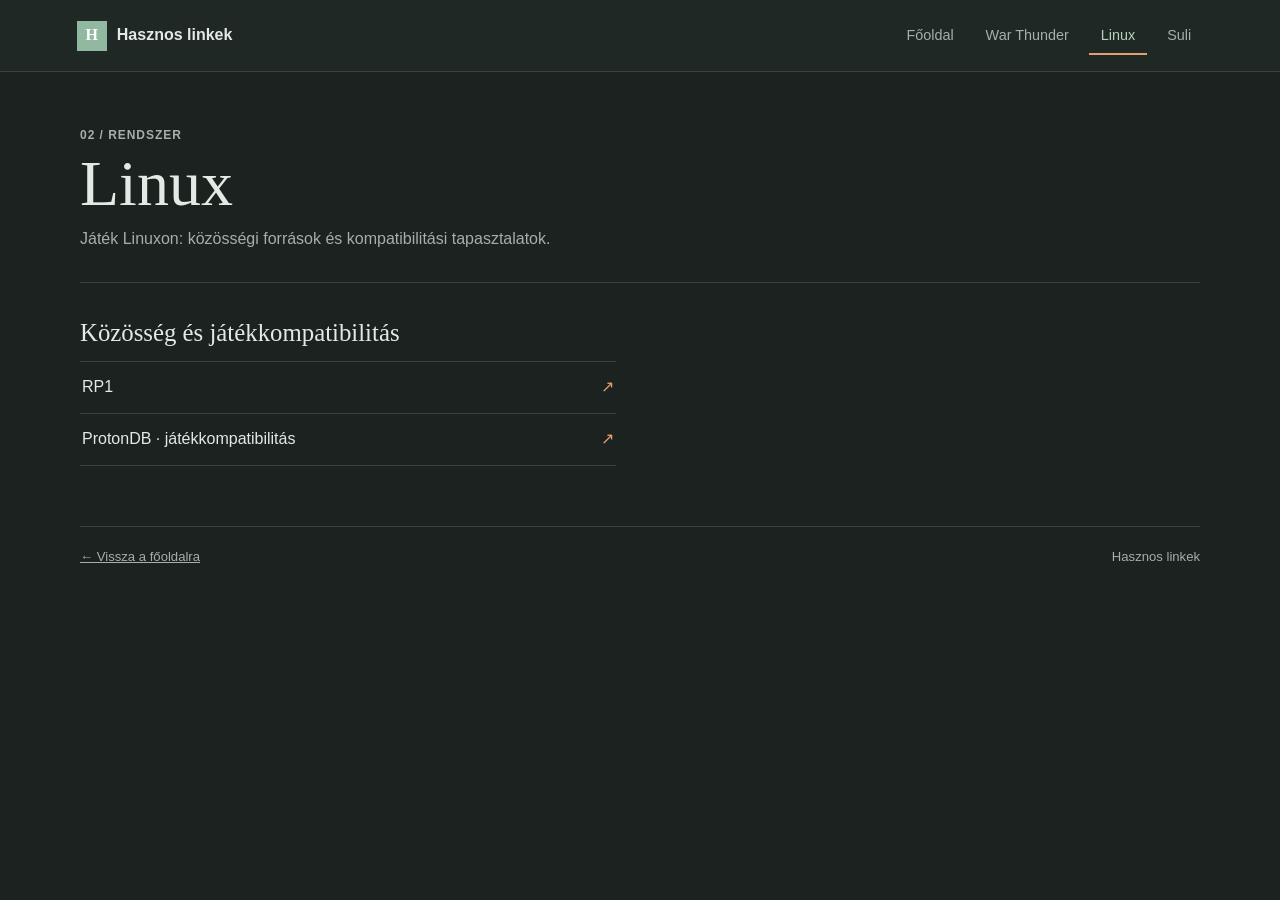
==== linux.html @ bb030e86 "5" ====
<!doctype html>
<html lang="hu">
<head>
	<meta charset="utf-8">
	<meta name="viewport" content="width=device-width, initial-scale=1">
	<title>Linux linkek | Hasznos linkek</title>
	<link rel="stylesheet" href="alap.css">
</head>
<body>
	<header class="site-header">
		<a class="brand" href="index.html"><span class="brand-mark">H</span> Hasznos linkek</a>
		<nav class="site-nav" aria-label="Fő navigáció">
			<a href="index.html">Főoldal</a><a href="warthunder.html">War Thunder</a><a class="active" aria-current="page" href="linux.html">Linux</a><a href="suli.html">Suli</a>
		</nav>
	</header>
	<main class="page-shell">
		<section class="page-heading">
			<p class="eyebrow">02 / Rendszer</p>
			<h1>Linux</h1>
			<p>Játék Linuxon: közösségi források és kompatibilitási tapasztalatok.</p>
		</section>
		<div class="section-grid">
			<section class="link-section">
				<h2>Közösség és játékkompatibilitás</h2>
				<ul class="link-list">
					<li><a href="https://rp1.hu/" target="_blank" rel="noopener noreferrer"><span>RP1</span><span>↗</span></a></li>
					<li><a href="https://www.protondb.com/explore?sort=playerCount&amp;page=3" target="_blank" rel="noopener noreferrer"><span>ProtonDB · játékkompatibilitás</span><span>↗</span></a></li>
				</ul>
			</section>
		</div>
		<footer class="site-footer"><a href="index.html">← Vissza a főoldalra</a><span>Hasznos linkek</span></footer>
	</main>
</body>
</html>
---- alap.css ----
:root {
  color-scheme: dark;
  --ink: #e3e9e3;
  --muted: #a4b0a8;
  --paper: #1b2220;
  --line: #37433d;
  --green: #91b9a2;
  --orange: #e1a071;
  --surface: #242d29;
  --surface-raised: #2a3430;
  --serif: Georgia, "Times New Roman", serif;
  --sans: "Trebuchet MS", "Segoe UI", sans-serif;
}

* { box-sizing: border-box; }

body {
  margin: 0;
  background: var(--paper);
  color: var(--ink);
  font-family: var(--sans);
  line-height: 1.55;
}

a { color: inherit; }

.site-header {
  min-height: 72px;
  padding: 0 clamp(20px, 6vw, 88px);
  display: flex;
  align-items: center;
  justify-content: space-between;
  gap: 24px;
  background: #202825;
  border-bottom: 1px solid var(--line);
}

.brand {
  display: inline-flex;
  align-items: center;
  gap: 10px;
  text-decoration: none;
  font-weight: 800;
}

.brand-mark {
  display: grid;
  width: 30px;
  aspect-ratio: 1;
  place-items: center;
  color: white;
  background: var(--green);
  font-family: var(--serif);
}

.site-nav { display: flex; flex-wrap: wrap; gap: 8px; }

.site-nav a {
  padding: 8px 12px;
  color: var(--muted);
  text-decoration: none;
  font-size: 0.9rem;
}

.site-nav a:hover, .site-nav a.active { color: #b6d2bf; }
.site-nav a.active { box-shadow: inset 0 -2px var(--orange); }
.site-nav a:focus-visible, .brand:focus-visible, .topic-card:focus-visible, .link-list a:focus-visible, .site-footer a:focus-visible { outline: 2px solid var(--orange); outline-offset: 3px; }

.page-shell { width: min(1120px, calc(100% - 40px)); margin: 0 auto; }

.intro { padding: clamp(54px, 9vw, 110px) 0 42px; max-width: 700px; }

.eyebrow, .topic-index, .section-kicker {
  color: var(--green);
  font-size: 0.75rem;
  font-weight: 800;
  letter-spacing: 0.08em;
  text-transform: uppercase;
}

h1, h2, h3, p { margin-top: 0; }
h1 { margin-bottom: 18px; font: 500 clamp(2.8rem, 6vw, 5rem)/0.98 var(--serif); }
h1 span { color: var(--green); }
.intro-copy { max-width: 510px; margin-bottom: 0; color: var(--muted); font-size: 1.08rem; }

.topic-grid { display: grid; grid-template-columns: repeat(3, minmax(0, 1fr)); gap: 18px; }

.topic-card {
  min-width: 0;
  overflow: hidden;
  background: var(--surface);
  border: 1px solid var(--line);
  text-decoration: none;
  transition: transform 180ms ease, box-shadow 180ms ease;
  animation: arrive 420ms ease both;
}

.topic-card:nth-child(2) { animation-delay: 80ms; }
.topic-card:nth-child(3) { animation-delay: 160ms; }
.topic-card:hover { transform: translateY(-3px); background: var(--surface-raised); box-shadow: 0 12px 28px #00000030; }
.topic-index { display: block; padding: 18px 20px 12px; color: var(--muted); }
.topic-card img { display: block; width: 100%; height: 190px; object-fit: cover; background: var(--surface-raised); filter: brightness(0.58) saturate(0.78); }
.topic-card-content { display: grid; gap: 8px; padding: 20px; }
.topic-card-content strong { font: 500 1.65rem/1.1 var(--serif); }
.topic-card-content > span:nth-child(2) { min-height: 48px; color: var(--muted); font-size: 0.94rem; }
.topic-cta { display: flex; justify-content: space-between; align-items: center; margin-top: 10px; padding-top: 12px; border-top: 1px solid var(--line); color: var(--green); font-size: 0.88rem; font-weight: 700; }
.topic-cta span { color: var(--orange); font-size: 1.2rem; }

.page-heading { padding: 54px 0 30px; border-bottom: 1px solid var(--line); }
.page-heading h1 { margin: 8px 0 12px; font-size: clamp(2.5rem, 5vw, 4rem); }
.page-heading p { max-width: 620px; margin-bottom: 0; color: var(--muted); }
.section-grid { display: grid; grid-template-columns: repeat(2, minmax(0, 1fr)); gap: 34px 48px; padding: 36px 0 60px; }
.link-section h2 { margin-bottom: 14px; font: 500 1.55rem var(--serif); }
.link-list { margin: 0; padding: 0; list-style: none; border-top: 1px solid var(--line); }
.link-list li { border-bottom: 1px solid var(--line); }
.link-list a { display: flex; justify-content: space-between; gap: 18px; padding: 13px 2px; color: var(--ink); text-decoration: none; }
.link-list a:hover { color: #b6d2bf; }
.link-list a span:last-child { color: var(--orange); }
.site-footer { display: flex; justify-content: space-between; gap: 20px; padding: 20px 0 28px; border-top: 1px solid var(--line); color: var(--muted); font-size: 0.82rem; }

@keyframes arrive { from { opacity: 0; transform: translateY(10px); } to { opacity: 1; transform: translateY(0); } }

@media (max-width: 760px) {
  .site-header { align-items: flex-start; flex-direction: column; padding-top: 14px; padding-bottom: 10px; gap: 8px; }
  .site-nav { gap: 0; margin-left: -10px; }
  .topic-grid { grid-template-columns: 1fr; }
  .topic-card { display: grid; grid-template-columns: 112px 1fr; grid-template-rows: auto 1fr; }
  .topic-index { grid-column: 1 / -1; padding-bottom: 8px; }
  .topic-card img { grid-row: 2; height: 100%; min-height: 150px; }
  .topic-card-content { grid-column: 2; grid-row: 2; padding: 14px; }
  .topic-card-content strong { font-size: 1.4rem; }
  .topic-card-content > span:nth-child(2) { min-height: 0; }
  .section-grid { grid-template-columns: 1fr; gap: 28px; }
  .site-footer { flex-direction: column; gap: 4px; }
}

@media (prefers-reduced-motion: reduce) {
  *, *::before, *::after { scroll-behavior: auto !important; animation-duration: 0.01ms !important; transition-duration: 0.01ms !important; }
}
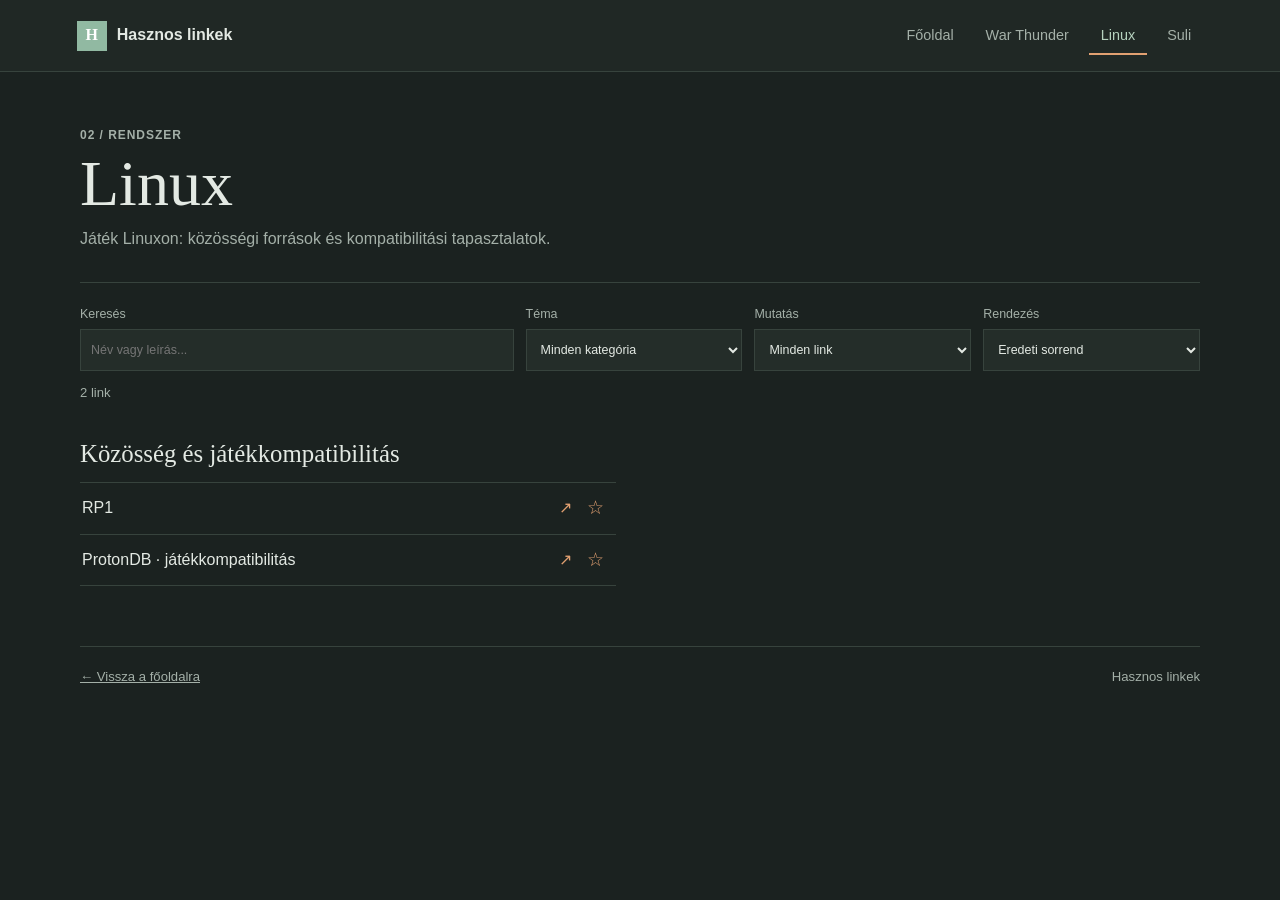
==== commit 4497caad: "8" ====
--- a/linux.html
+++ b/linux.html
@@ -5,6 +5,7 @@
 	<meta name="viewport" content="width=device-width, initial-scale=1">
 	<title>Linux linkek | Hasznos linkek</title>
 	<link rel="stylesheet" href="alap.css">
+	<script src="app.js" defer></script>
 </head>
 <body>
 	<header class="site-header">
@@ -23,8 +24,8 @@
 			<section class="link-section">
 				<h2>Közösség és játékkompatibilitás</h2>
 				<ul class="link-list">
-					<li><a href="https://rp1.hu/" target="_blank" rel="noopener noreferrer"><span>RP1</span><span>↗</span></a></li>
-					<li><a href="https://www.protondb.com/explore?sort=playerCount&amp;page=3" target="_blank" rel="noopener noreferrer"><span>ProtonDB · játékkompatibilitás</span><span>↗</span></a></li>
+					<li><a href="https://rp1.hu/" target="_blank" rel="noopener noreferrer" data-tooltip="Magyar nyelvű közösségi oldal Linuxhoz kapcsolódó témákhoz." aria-description="Magyar nyelvű közösségi oldal Linuxhoz kapcsolódó témákhoz."><span>RP1</span><span>↗</span></a></li>
+					<li><a href="https://www.protondb.com/explore?sort=playerCount&amp;page=3" target="_blank" rel="noopener noreferrer" data-tooltip="Játékosok tapasztalatai arról, hogyan futnak a játékok Linuxon Protonnal." aria-description="Játékosok tapasztalatai arról, hogyan futnak a játékok Linuxon Protonnal."><span>ProtonDB · játékkompatibilitás</span><span>↗</span></a></li>
 				</ul>
 			</section>
 		</div>
--- a/alap.css
+++ b/alap.css
@@ -103,6 +103,8 @@
 .topic-card-content { display: grid; gap: 8px; padding: 20px; }
 .topic-card-content strong { font: 500 1.65rem/1.1 var(--serif); }
 .topic-card-content > span:nth-child(2) { min-height: 48px; color: var(--muted); font-size: 0.94rem; }
+.topic-card.image-unavailable { grid-template-columns: 1fr; }
+.topic-card.image-unavailable .topic-card-content { grid-column: 1 / -1; }
 .topic-cta { display: flex; justify-content: space-between; align-items: center; margin-top: 10px; padding-top: 12px; border-top: 1px solid var(--line); color: var(--green); font-size: 0.88rem; font-weight: 700; }
 .topic-cta span { color: var(--orange); font-size: 1.2rem; }
 
@@ -112,10 +114,65 @@
 .section-grid { display: grid; grid-template-columns: repeat(2, minmax(0, 1fr)); gap: 34px 48px; padding: 36px 0 60px; }
 .link-section h2 { margin-bottom: 14px; font: 500 1.55rem var(--serif); }
 .link-list { margin: 0; padding: 0; list-style: none; border-top: 1px solid var(--line); }
-.link-list li { border-bottom: 1px solid var(--line); }
-.link-list a { display: flex; justify-content: space-between; gap: 18px; padding: 13px 2px; color: var(--ink); text-decoration: none; }
+.link-list li { display: flex; align-items: stretch; border-bottom: 1px solid var(--line); }
+.link-list li[hidden], .link-section[hidden] { display: none; }
+.link-list a { position: relative; display: flex; justify-content: space-between; gap: 18px; padding: 13px 2px; color: var(--ink); text-decoration: none; }
+.link-list li > a { flex: 1; min-width: 0; }
 .link-list a:hover { color: #b6d2bf; }
 .link-list a span:last-child { color: var(--orange); }
+.link-list a::after {
+  position: absolute;
+  z-index: 2;
+  top: calc(100% - 2px);
+  left: 0;
+  width: min(320px, calc(100vw - 56px));
+  padding: 10px 12px;
+  border: 1px solid var(--line);
+  background: #303b36;
+  box-shadow: 0 8px 20px #00000040;
+  color: var(--ink);
+  content: attr(data-tooltip);
+  font-size: 0.84rem;
+  font-weight: 400;
+  line-height: 1.45;
+  opacity: 0;
+  pointer-events: none;
+  transform: translateY(-4px);
+  transition: opacity 140ms ease, transform 140ms ease;
+  visibility: hidden;
+}
+.link-list a:hover::after, .link-list a:focus-visible::after { opacity: 1; transform: translateY(0); visibility: visible; }
+.link-list a:hover, .link-list a:focus-visible { z-index: 3; }
+.favorite-toggle, .back-to-top {
+  display: grid;
+  width: 42px;
+  min-width: 42px;
+  place-items: center;
+  border: 0;
+  background: transparent;
+  color: var(--orange);
+  cursor: pointer;
+  font: inherit;
+  font-size: 1.2rem;
+}
+.favorite-toggle:hover, .favorite-toggle[aria-pressed="true"] { color: #f0c177; }
+.favorite-toggle:focus-visible, .back-to-top:focus-visible { outline: 2px solid var(--orange); outline-offset: -3px; }
+.link-tools { display: grid; grid-template-columns: minmax(180px, 2fr) repeat(3, minmax(140px, 1fr)); gap: 12px; align-items: end; padding: 22px 0 0; }
+.link-tools label { display: grid; gap: 5px; color: var(--muted); font-size: 0.78rem; }
+.link-tools input, .link-tools select { width: 100%; min-height: 42px; padding: 8px 10px; border: 1px solid var(--line); border-radius: 0; background: var(--surface); color: var(--ink); font: inherit; }
+.link-tools input:focus-visible, .link-tools select:focus-visible { outline: 2px solid var(--green); outline-offset: 2px; }
+.result-count { grid-column: 1 / -1; margin: 0; color: var(--muted); font-size: 0.82rem; }
+.home-shelves { display: grid; grid-template-columns: repeat(2, minmax(0, 1fr)); gap: 34px; padding: 44px 0 54px; }
+.home-shelf h2 { margin-bottom: 12px; font: 500 1.45rem var(--serif); }
+.stored-links { display: grid; border-top: 1px solid var(--line); }
+.stored-link { display: grid; grid-template-columns: 1fr auto; gap: 3px 16px; padding: 11px 2px; border-bottom: 1px solid var(--line); color: var(--ink); text-decoration: none; }
+.stored-link-title { grid-column: 1; }
+.stored-link-description { grid-column: 1 / -1; color: var(--muted); font-size: 0.84rem; }
+.stored-link::after { grid-column: 2; grid-row: 1; color: var(--orange); content: "↗"; }
+.empty-state { padding: 12px 2px; margin: 0; border-bottom: 1px solid var(--line); color: var(--muted); font-size: 0.9rem; }
+.topic-count { color: var(--muted); font-size: 0.8rem; }
+.back-to-top { position: fixed; right: 22px; bottom: 22px; z-index: 5; width: 46px; height: 46px; border: 1px solid var(--line); background: var(--surface-raised); box-shadow: 0 5px 16px #00000038; opacity: 0; pointer-events: none; transition: opacity 160ms ease; visibility: hidden; }
+.back-to-top.visible { opacity: 1; pointer-events: auto; visibility: visible; }
 .site-footer { display: flex; justify-content: space-between; gap: 20px; padding: 20px 0 28px; border-top: 1px solid var(--line); color: var(--muted); font-size: 0.82rem; }
 
 @keyframes arrive { from { opacity: 0; transform: translateY(10px); } to { opacity: 1; transform: translateY(0); } }
@@ -128,9 +185,15 @@
   .topic-index { grid-column: 1 / -1; padding-bottom: 8px; }
   .topic-card img { grid-row: 2; height: 100%; min-height: 150px; }
   .topic-card-content { grid-column: 2; grid-row: 2; padding: 14px; }
+  .topic-card.image-unavailable .topic-card-content { grid-column: 1 / -1; }
   .topic-card-content strong { font-size: 1.4rem; }
   .topic-card-content > span:nth-child(2) { min-height: 0; }
   .section-grid { grid-template-columns: 1fr; gap: 28px; }
+  .link-tools { grid-template-columns: 1fr 1fr; }
+  .search-field { grid-column: 1 / -1; }
+  .link-list a { display: grid; grid-template-columns: 1fr auto; gap: 4px 12px; }
+  .link-list a::after { position: static; grid-column: 1 / -1; width: auto; padding: 4px 0 0; border: 0; background: transparent; box-shadow: none; opacity: 1; transform: none; visibility: visible; }
+  .home-shelves { grid-template-columns: 1fr; gap: 26px; padding-top: 32px; }
   .site-footer { flex-direction: column; gap: 4px; }
 }
 
